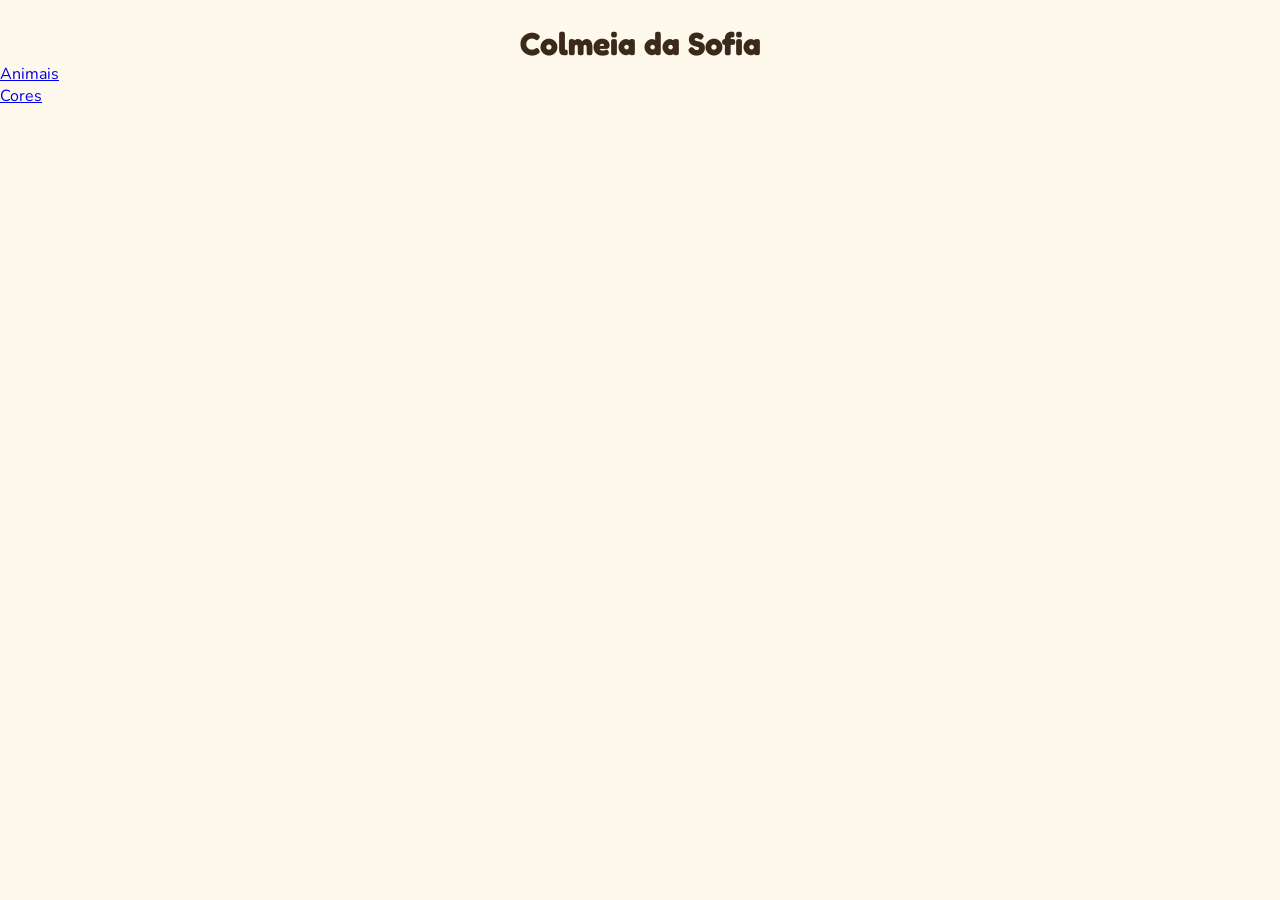
==== index.html @ 9b08850c "feat: cria menu inicial e separa página de cores" ====
<!doctype html>
<html lang="pt-BR">
  <head>
    <meta charset="UTF-8" />
    <meta name="viewport" content="width=device-width, initial-scale=1.0" />
    <link rel="stylesheet" href="css/style.css" />
    <link rel="icon" type="image/svg+xml" href="favicon.svg" />
    <script src="js/main.js" defer></script>
    <title>Colmeia da Sofia</title>
  </head>
  <body>
    <h1>Colmeia da Sofia</h1>
    <main class="container-home">
      <a href="animais.html" class="card-home">
        <p>Animais</p>
      </a>
      <a href="cores.html" class="card-home">
        <p>Cores</p>
      </a>
    </main>
  </body>
</html>
---- css/style.css ----
@import url("https://fonts.googleapis.com/css2?family=Fredoka:wght@400..700&family=Nunito:wght@400..700&display=swap");

:root {
  --fonte-titulo: "Fredoka", sans-serif;
  --fonte-texto: "Nunito", sans-serif;

  --cor-fundo: #fff8ec;
  --cor-texto: #3b2a1a;
  --cor-destaque: #b86e00;
  --cor-detalhes: #f4a3a3;
  --cor-fundo-card: #f2cfa5;
  --cor-hover: #ffc93c;

  --raio-card: 13px;
  --raio-botao: 50%;

  --botao-verde: #8bbf72;
  --botao-vermelho: #e97970;
  --botao-azul: #75bde8;
  --botao-amarelo: #ffc93c;
}

* {
  margin: 0;
  padding: 0;
  box-sizing: border-box;
}

body {
  min-height: 100dvh;
  background-color: var(--cor-fundo);
  color: var(--cor-texto);
  font-family: var(--fonte-texto);
}

h1,
h2,
h3 {
  font-family: var(--fonte-titulo);
}

h1 {
  padding: 1.5rem 1rem 0;
  text-align: center;
}

.container-cores {
  display: grid;
  grid-template-columns: repeat(2, 1fr);
  gap: 1.5rem;
  padding: 1.5rem;
  max-width: 640px;
  margin: 0 auto;
}

.botao-cor {
  width: 100%;
  aspect-ratio: 1 / 1;
  border: none;
  border-radius: var(--raio-botao);
  cursor: pointer;
  transition: transform 0.15s ease;
}

.botao-cor:active {
  transform: scale(0.9);
}

.botao-cor:focus-visible {
  outline: 3px solid var(--cor-texto);
  outline-offset: 4px;
}

[data-cor="vermelho"] {
  background: var(--botao-vermelho);
}
[data-cor="verde"] {
  background: var(--botao-verde);
}
[data-cor="azul"] {
  background: var(--botao-azul);
}
[data-cor="amarelo"] {
  background: var(--botao-amarelo);
}

.nome-cor {
  min-height: 4rem;
  font-family: var(--fonte-titulo);
  font-size: 3rem;
  font-weight: 700;
  text-align: center;
}

@media (min-width: 768px) {
  .container-cores {
    gap: 3rem;
    padding: 3rem;
  }
}
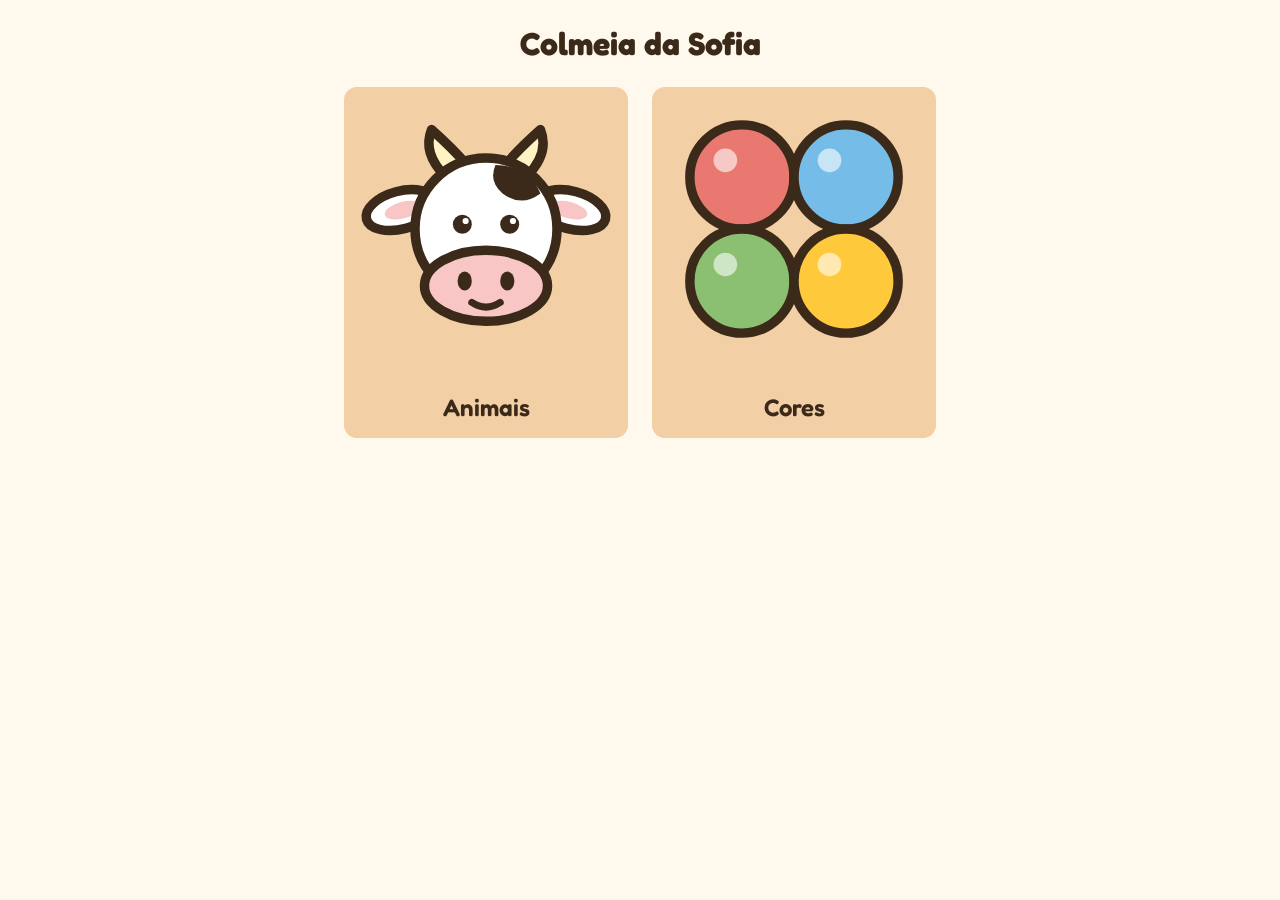
==== commit 275dd4b1: "feat: cria menu inicial com cards de animais e cores e temporariamente o voltar no titulo site" ====
--- a/index.html
+++ b/index.html
@@ -4,6 +4,7 @@
     <meta charset="UTF-8" />
     <meta name="viewport" content="width=device-width, initial-scale=1.0" />
     <link rel="stylesheet" href="css/style.css" />
+    <link rel="stylesheet" href="css/home.css" />
     <link rel="icon" type="image/svg+xml" href="favicon.svg" />
     <script src="js/main.js" defer></script>
     <title>Colmeia da Sofia</title>
@@ -12,10 +13,12 @@
     <h1>Colmeia da Sofia</h1>
     <main class="container-home">
       <a href="animais.html" class="card-home">
-        <p>Animais</p>
+        <img src="assets/animais/vaca.svg" alt="" />
+        <p class="card-title">Animais</p>
       </a>
       <a href="cores.html" class="card-home">
-        <p>Cores</p>
+        <img src="assets/img/cores.svg" alt="" />
+        <p class="card-title">Cores</p>
       </a>
     </main>
   </body>
--- a/css/style.css
+++ b/css/style.css
@@ -98,3 +98,13 @@
     padding: 3rem;
   }
 }
+.voltar {
+  display: block;
+  text-decoration: none;
+  color: var(--cor-texto);
+  font-family: var(--fonte-titulo);
+  font-weight: 600;
+  font-size: 1.5rem;
+  text-align: center;
+  margin: 1rem;
+}
--- a/css/home.css
+++ b/css/home.css
@@ -0,0 +1,26 @@
+.container-home {
+  display: grid;
+  grid-template-columns: repeat(2, 1fr);
+  gap: 1.5rem;
+  padding: 1.5rem;
+  max-width: 640px;
+  margin: 0 auto;
+}
+.card-home {
+  width: 100%;
+  border-radius: var(--raio-card);
+  transition: transform 0.15s ease;
+  background-color: var(--cor-fundo-card);
+  text-decoration: none;
+}
+.card-home:active {
+  transform: scale(0.9);
+}
+.card-title {
+  font-family: var(--fonte-titulo);
+  font-weight: 600;
+  font-size: 1.5rem;
+  color: var(--cor-texto);
+  text-align: center;
+  margin: 1rem;
+}
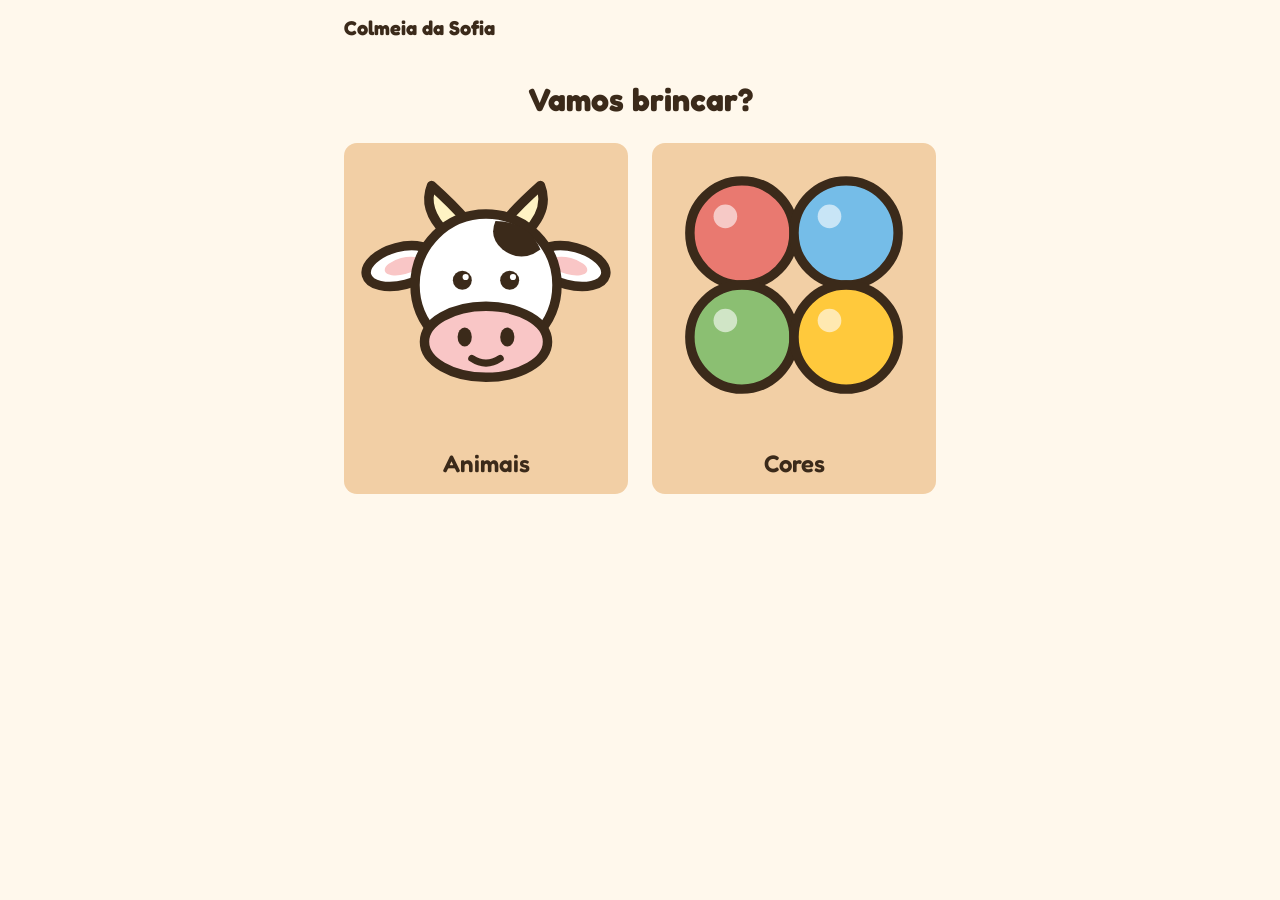
==== commit 93d24d3b: "feat: adiciona cabeçalho com botão de voltar" ====
--- a/index.html
+++ b/index.html
@@ -10,16 +10,23 @@
     <title>Colmeia da Sofia</title>
   </head>
   <body>
-    <h1>Colmeia da Sofia</h1>
-    <main class="container-home">
-      <a href="animais.html" class="card-home">
-        <img src="assets/animais/vaca.svg" alt="" />
-        <p class="card-title">Animais</p>
-      </a>
-      <a href="cores.html" class="card-home">
-        <img src="assets/img/cores.svg" alt="" />
-        <p class="card-title">Cores</p>
-      </a>
+    <header class="cabecalho">
+      <a href="index.html" class="logo">Colmeia da Sofia</a>
+    </header>
+
+    <main>
+      <h1>Vamos brincar?</h1>
+
+      <div class="container-home">
+        <a href="animais.html" class="card-home">
+          <img src="assets/animais/vaca.svg" alt="" />
+          <p class="card-title">Animais</p>
+        </a>
+        <a href="cores.html" class="card-home">
+          <img src="assets/img/cores.svg" alt="" />
+          <p class="card-title">Cores</p>
+        </a>
+      </div>
     </main>
   </body>
 </html>
--- a/css/style.css
+++ b/css/style.css
@@ -98,13 +98,40 @@
     padding: 3rem;
   }
 }
-.voltar {
+.cabecalho {
+  display: flex;
+  align-items: center;
+  gap: 0.75rem;
+  padding: 1rem 1.5rem;
+  max-width: 640px;
+  margin: 0 auto;
+}
+
+.botao-voltar {
+  width: 48px;
+  height: 48px;
+  flex-shrink: 0;
+  display: flex;
+  align-items: center;
+  justify-content: center;
+  background-color: var(--cor-fundo-card);
+  border-radius: var(--raio-card);
+  transition: transform 0.15s ease;
+}
+
+.botao-voltar:active {
+  transform: scale(0.9);
+}
+
+.botao-voltar img {
+  width: 32px;
   display: block;
+}
+
+.logo {
+  font-family: var(--fonte-titulo);
+  font-weight: 700;
+  font-size: 1.25rem;
+  color: var(--cor-texto);
   text-decoration: none;
-  color: var(--cor-texto);
-  font-family: var(--fonte-titulo);
-  font-weight: 600;
-  font-size: 1.5rem;
-  text-align: center;
-  margin: 1rem;
 }
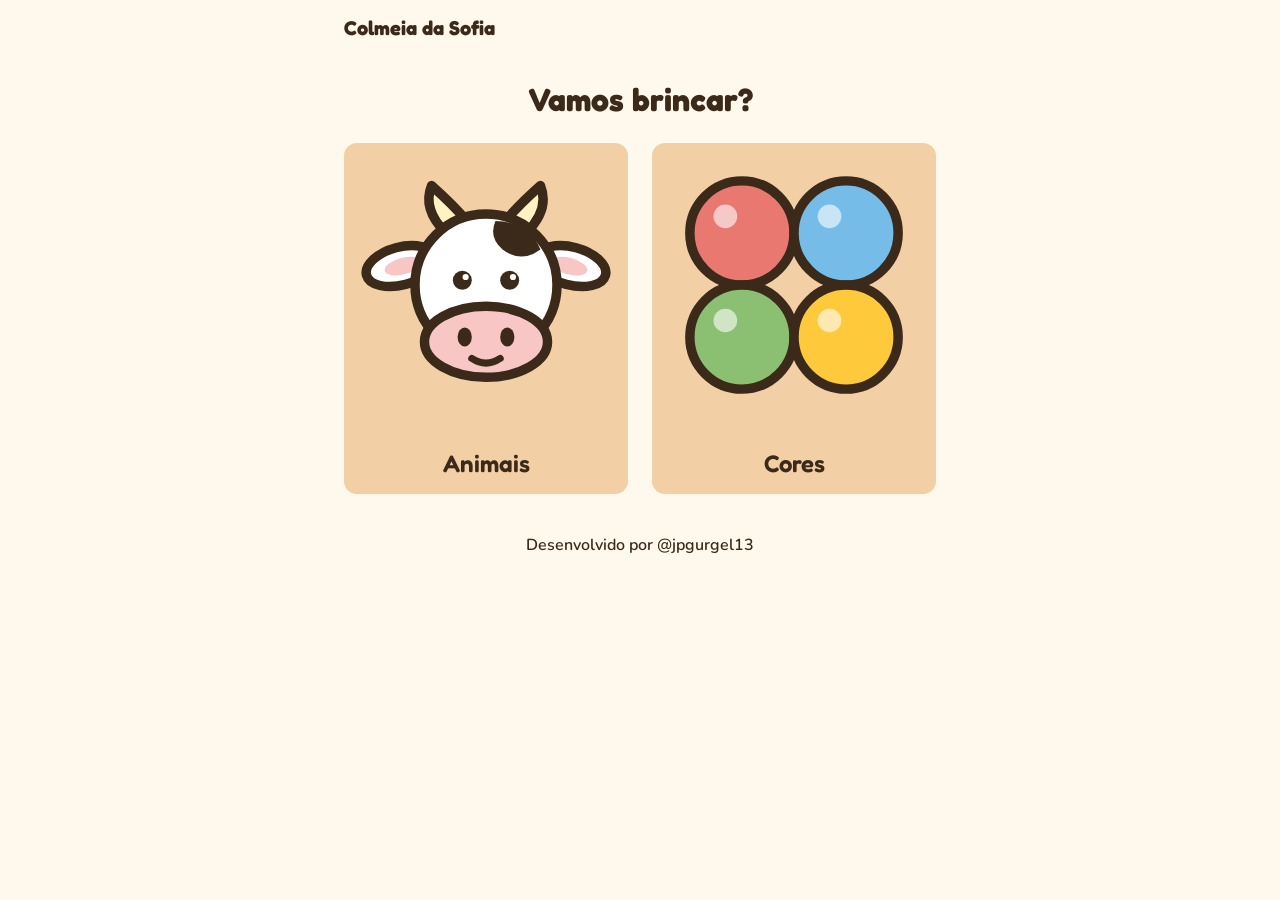
==== commit ac4a9679: "feat: add rodape" ====
--- a/index.html
+++ b/index.html
@@ -28,5 +28,8 @@
         </a>
       </div>
     </main>
+    <footer>
+      <p>Desenvolvido por @jpgurgel13</p>
+    </footer>
   </body>
 </html>
--- a/css/home.css
+++ b/css/home.css
@@ -24,3 +24,8 @@
   text-align: center;
   margin: 1rem;
 }
+footer {
+  font-weight: 600;
+  text-align: center;
+  margin: 1rem;
+}
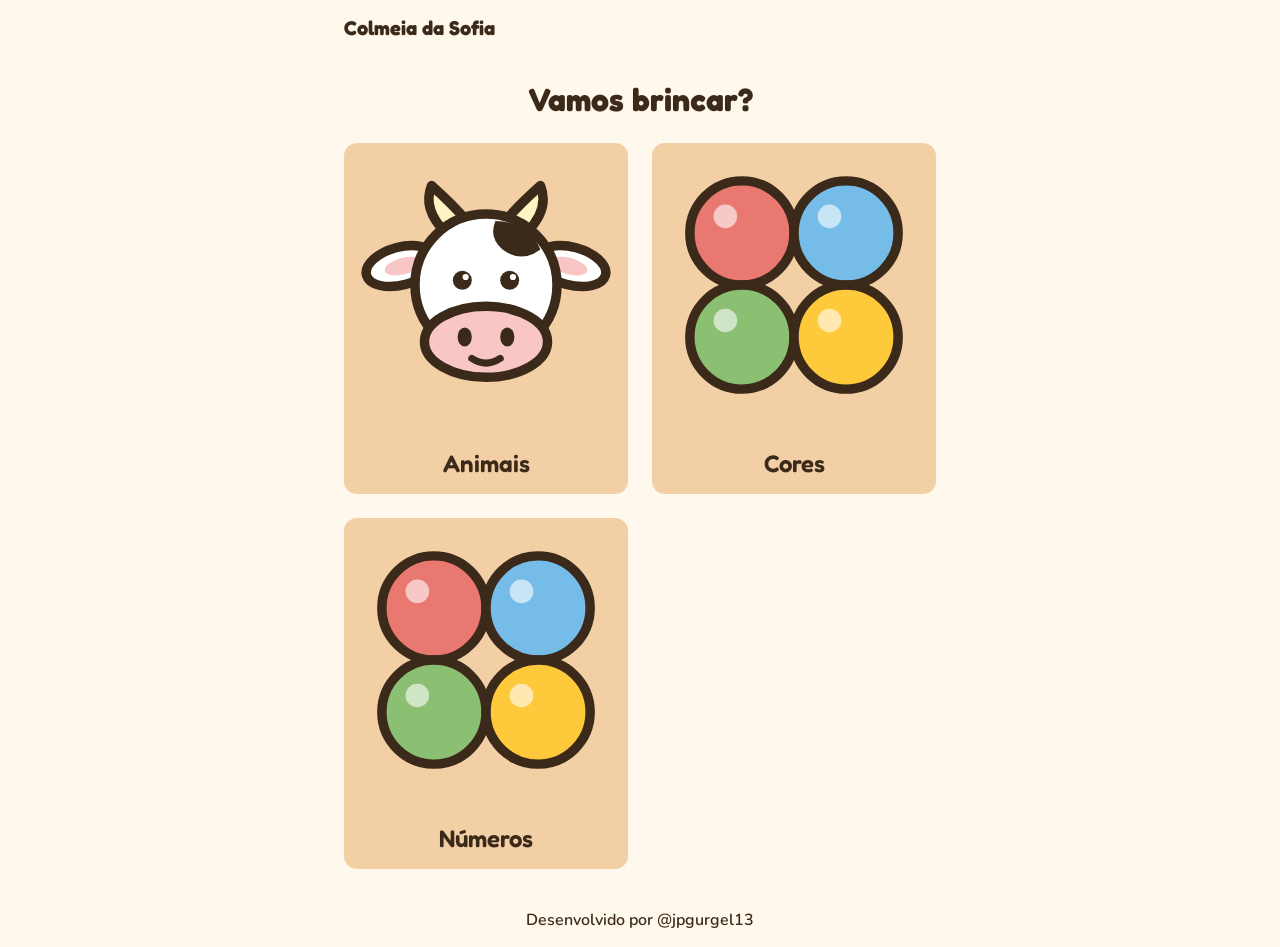
==== commit bc54d0f9: "feat: cria estrutura html css e js da página de números" ====
--- a/index.html
+++ b/index.html
@@ -26,6 +26,10 @@
           <img src="assets/img/cores.svg" alt="" />
           <p class="card-title">Cores</p>
         </a>
+        <a href="numeros.html" class="card-home">
+          <img src="assets/img/cores.svg" alt="" />
+          <p class="card-title">Números</p>
+        </a>
       </div>
     </main>
     <footer>
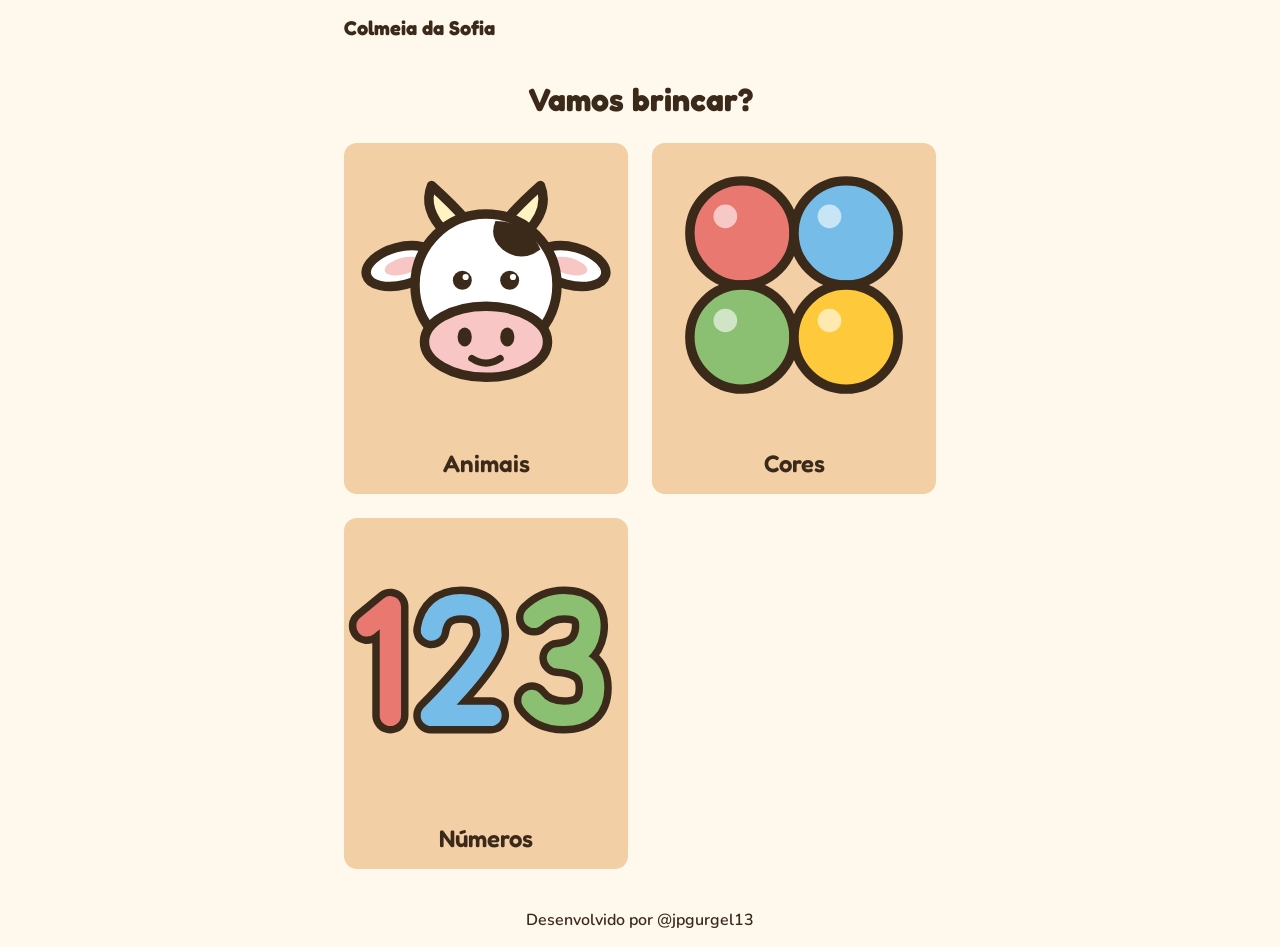
==== commit 714eb2b5: "style:icone inicial da aba de numeros alterado" ====
--- a/index.html
+++ b/index.html
@@ -27,7 +27,7 @@
           <p class="card-title">Cores</p>
         </a>
         <a href="numeros.html" class="card-home">
-          <img src="assets/img/cores.svg" alt="" />
+          <img src="assets/img/numeros.svg" alt="" />
           <p class="card-title">Números</p>
         </a>
       </div>
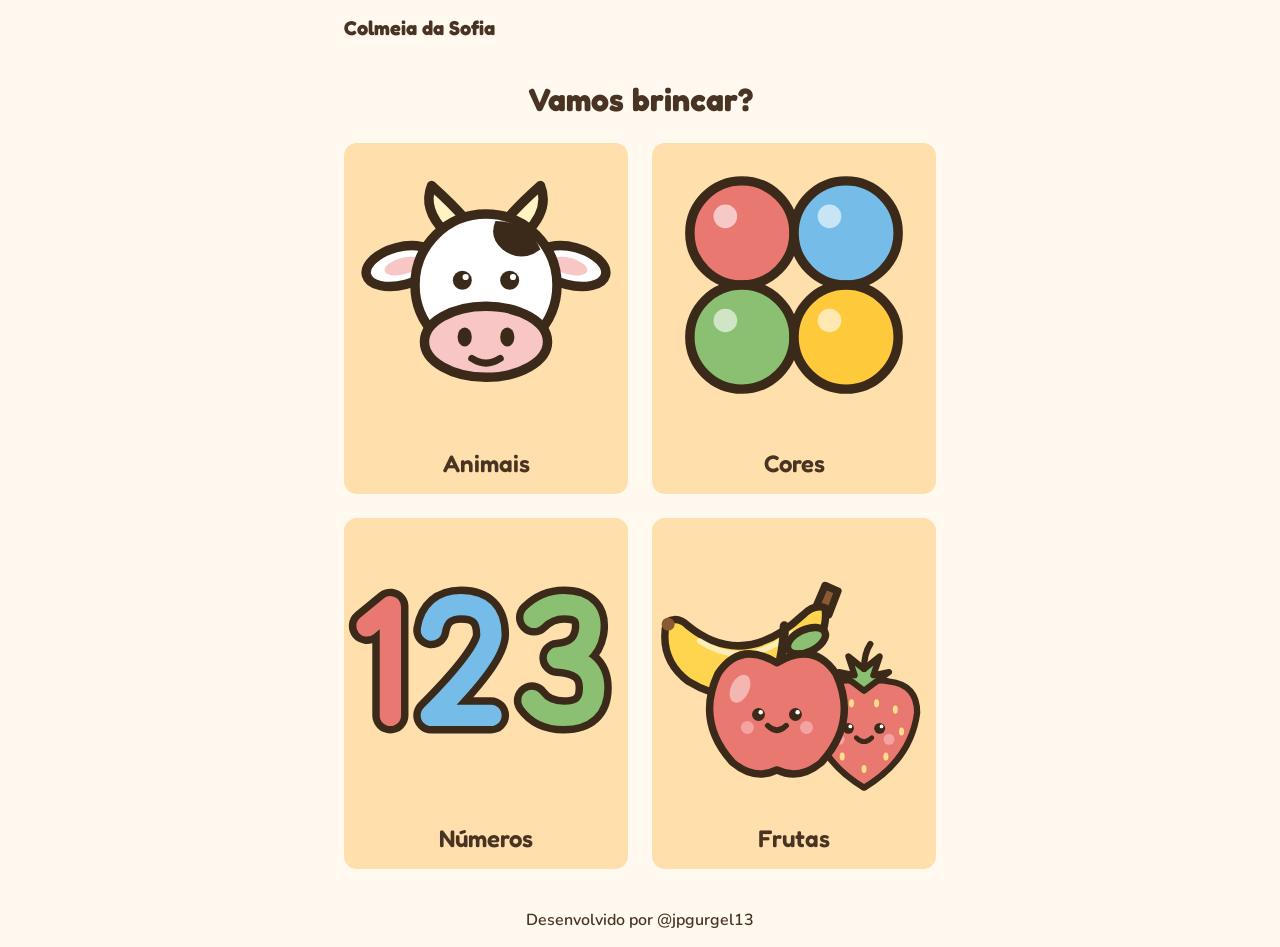
==== commit bbd6f1ee: "feat:adicionado aba de frutas" ====
--- a/index.html
+++ b/index.html
@@ -30,6 +30,10 @@
           <img src="assets/img/numeros.svg" alt="" />
           <p class="card-title">Números</p>
         </a>
+        <a href="frutas.html" class="card-home">
+          <img src="assets/img/frutas.svg" alt="" />
+          <p class="card-title">Frutas</p>
+        </a>
       </div>
     </main>
     <footer>
--- a/css/style.css
+++ b/css/style.css
@@ -4,20 +4,20 @@
   --fonte-titulo: "Fredoka", sans-serif;
   --fonte-texto: "Nunito", sans-serif;
 
-  --cor-fundo: #fff8ec;
-  --cor-texto: #3b2a1a;
-  --cor-destaque: #b86e00;
-  --cor-detalhes: #f4a3a3;
-  --cor-fundo-card: #f2cfa5;
-  --cor-hover: #ffc93c;
+  --cor-fundo: #fff9f0;
+  --cor-texto: #493323;
+  --cor-destaque: #a85d24;
+  --cor-detalhes: #f4a7a0;
+  --cor-fundo-card: #ffe0ad;
+  --cor-hover: #ffd166;
 
   --raio-card: 13px;
   --raio-botao: 50%;
 
-  --botao-verde: #8bbf72;
-  --botao-vermelho: #e97970;
-  --botao-azul: #75bde8;
-  --botao-amarelo: #ffc93c;
+  --botao-verde: #a8d5a2;
+  --botao-vermelho: #f5a09a;
+  --botao-azul: #a9d6f5;
+  --botao-amarelo: #ffd166;
 }
 
 * {
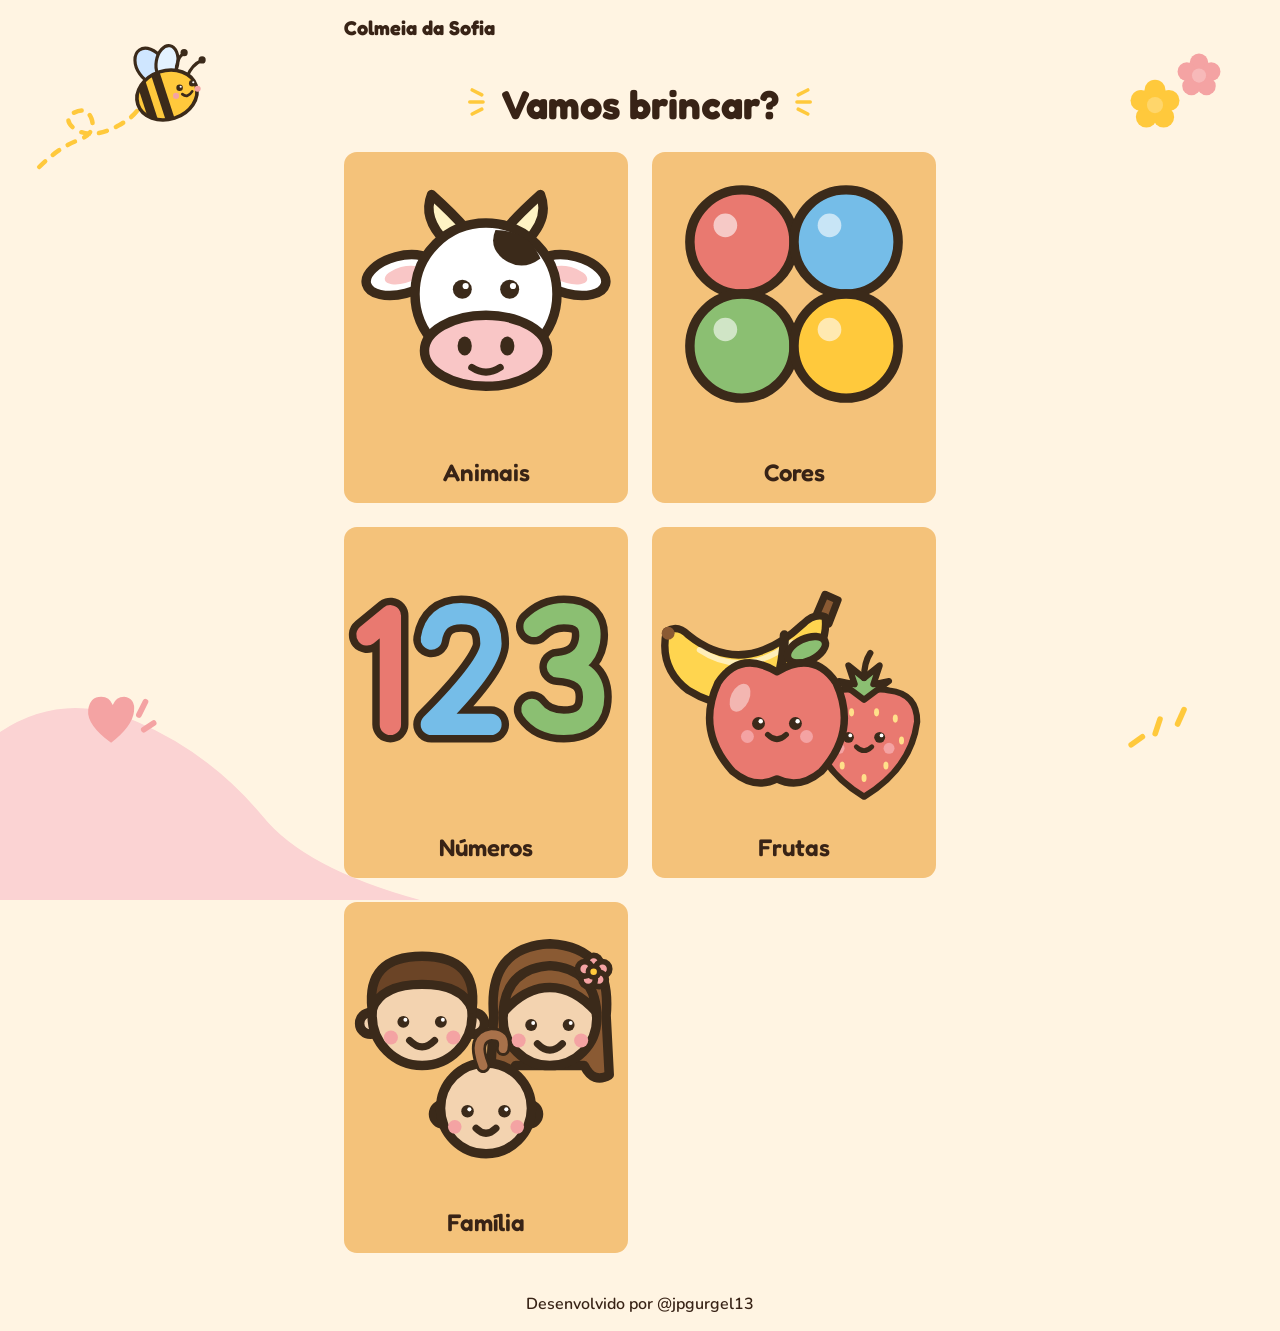
==== commit 05534570: "feat: adiciona ícone da família e fotos padrão" ====
--- a/index.html
+++ b/index.html
@@ -34,6 +34,10 @@
           <img src="assets/img/frutas.svg" alt="" />
           <p class="card-title">Frutas</p>
         </a>
+        <a href="familia.html" class="card-home">
+          <img src="assets/img/familia.svg" alt="" />
+          <p class="card-title">Família</p>
+        </a>
       </div>
     </main>
     <footer>
--- a/css/style.css
+++ b/css/style.css
@@ -4,20 +4,28 @@
   --fonte-titulo: "Fredoka", sans-serif;
   --fonte-texto: "Nunito", sans-serif;
 
-  --cor-fundo: #fff9f0;
-  --cor-texto: #493323;
-  --cor-destaque: #a85d24;
-  --cor-detalhes: #f4a7a0;
-  --cor-fundo-card: #ffe0ad;
-  --cor-hover: #ffd166;
+  --cor-fundo: #fff4e2;
+  --cor-texto: #382316;
+  --cor-destaque: #a94f00;
+  --cor-detalhes: #f07868;
+  --cor-fundo-card: #f4c27a;
+  --cor-hover: #ffb800;
 
   --raio-card: 13px;
   --raio-botao: 50%;
 
-  --botao-verde: #a8d5a2;
-  --botao-vermelho: #f5a09a;
-  --botao-azul: #a9d6f5;
-  --botao-amarelo: #ffd166;
+  --botao-verde: #65a943;
+  --botao-vermelho: #e65353;
+  --botao-azul: #398fd1;
+  --botao-amarelo: #ffbe0b;
+
+  --pastel-vermelho: #f9b8b0;
+  --pastel-amarelo: #ffd97a;
+  --pastel-verde: #c5e3b5;
+  --pastel-roxo: #dcc5f0;
+  --pastel-rosa: #ffc4cc;
+  --pastel-laranja: #ffd0a0;
+  --pastel-azul: #bfddf7;
 }
 
 * {
@@ -33,17 +41,30 @@
   font-family: var(--fonte-texto);
 }
 
-h1,
-h2,
-h3 {
+h1 {
   font-family: var(--fonte-titulo);
+  padding: 1.5rem 1rem 0;
+  text-align: center;
+  font-size: 2.5rem;
+  display: flex;
+  justify-content: center;
+  align-items: center;
+  gap: 0.75rem;
 }
 
-h1 {
-  padding: 1.5rem 1rem 0;
-  text-align: center;
+h1::before,
+h1::after {
+  content: "";
+  width: 1.5rem;
+  height: 2.5rem;
+  background-image: url("../assets/img/decoracao/brilho.svg");
+  background-size: contain;
+  background-repeat: no-repeat;
 }
 
+h1::after {
+  transform: scaleX(-1);
+}
 .container-cores {
   display: grid;
   grid-template-columns: repeat(2, 1fr);
@@ -135,3 +156,24 @@
   color: var(--cor-texto);
   text-decoration: none;
 }
+@media (min-width: 1024px) {
+  body {
+    background-image:
+      url("../assets/img/decoracao/abelha-voando.svg"),
+      url("../assets/img/decoracao/flores.svg"),
+      url("../assets/img/decoracao/coracao.svg"),
+      url("../assets/img/decoracao/rabiscos.svg"),
+      url("../assets/img/decoracao/onda-rosa.svg"),
+      url("../assets/img/decoraca/onda-azul.svg");
+    background-position:
+      left 2rem top 2rem,
+      right 3rem top 3rem,
+      left 5rem bottom 9rem,
+      right 5rem bottom 9rem,
+      left bottom,
+      right bottom;
+    background-size: 180px, 110px, 90px, 80px, 420px, 420px;
+    background-repeat: no-repeat;
+    background-attachment: fixed;
+  }
+}
